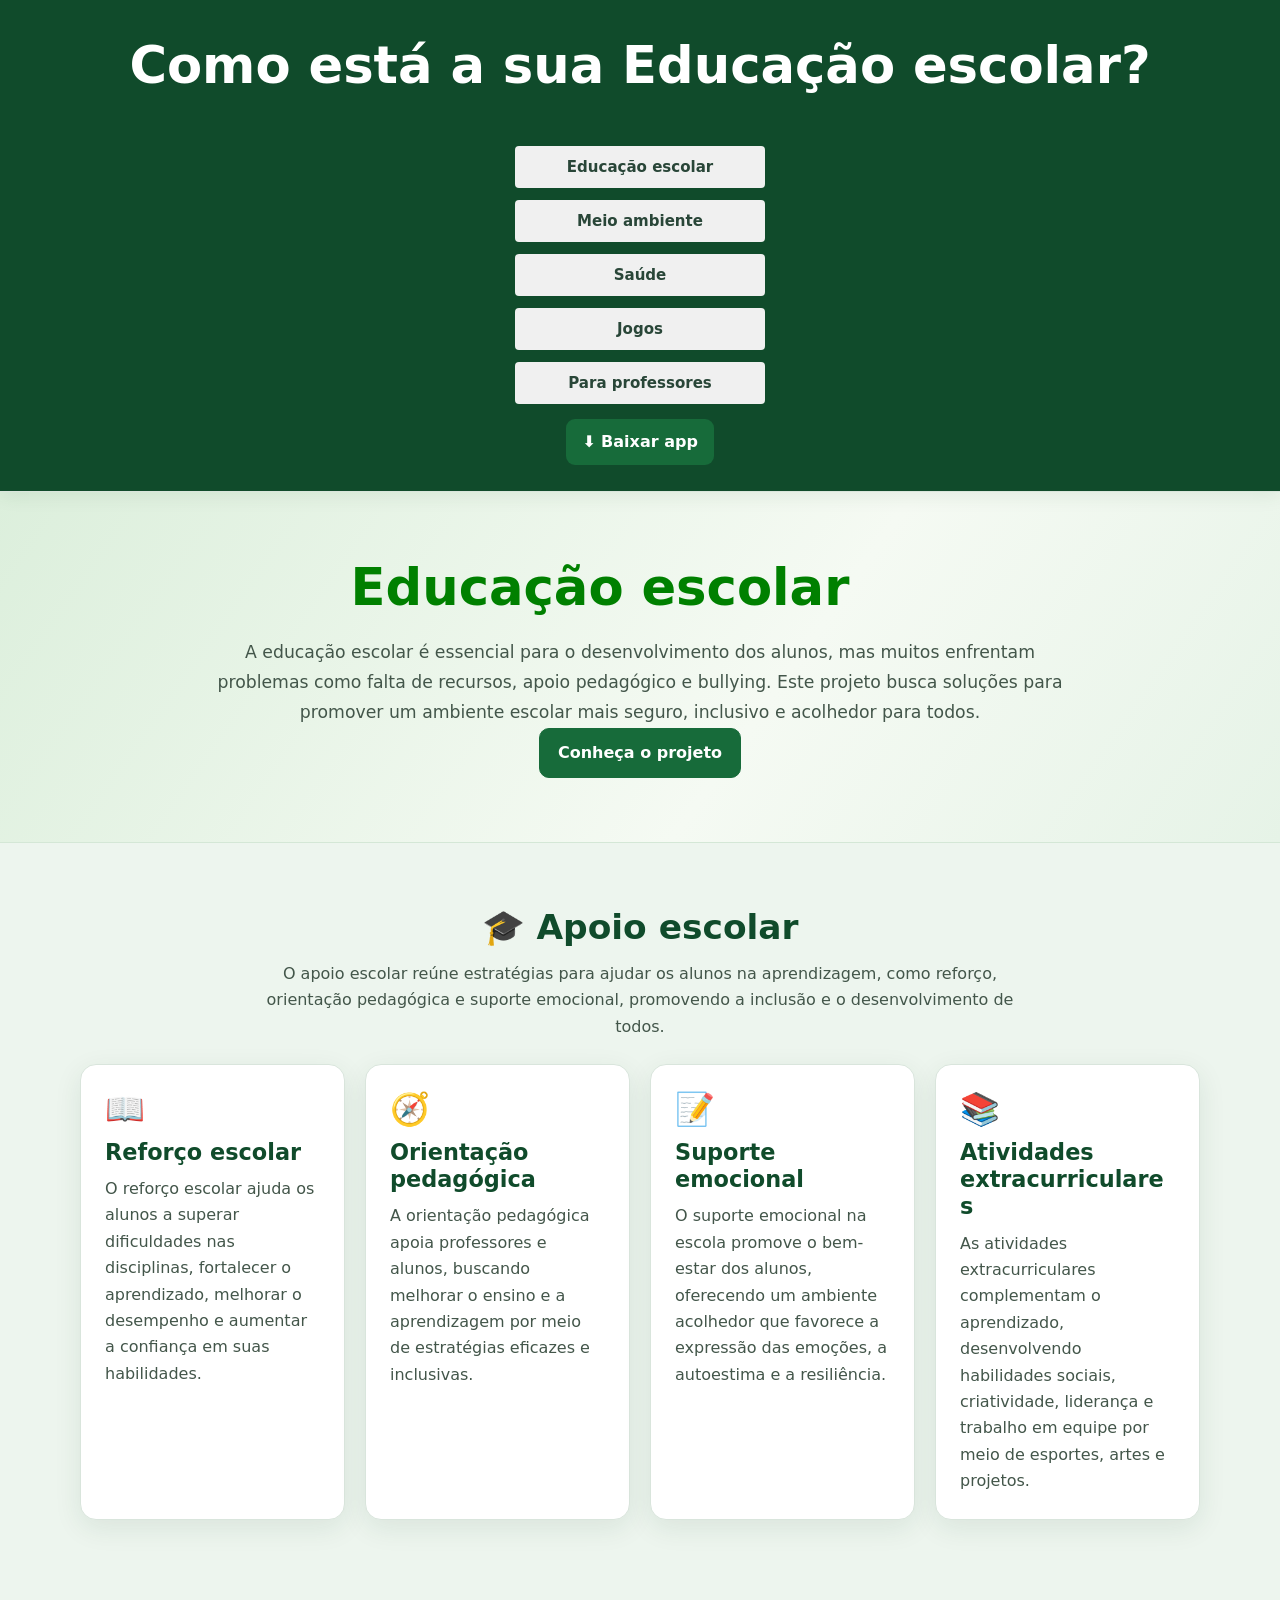
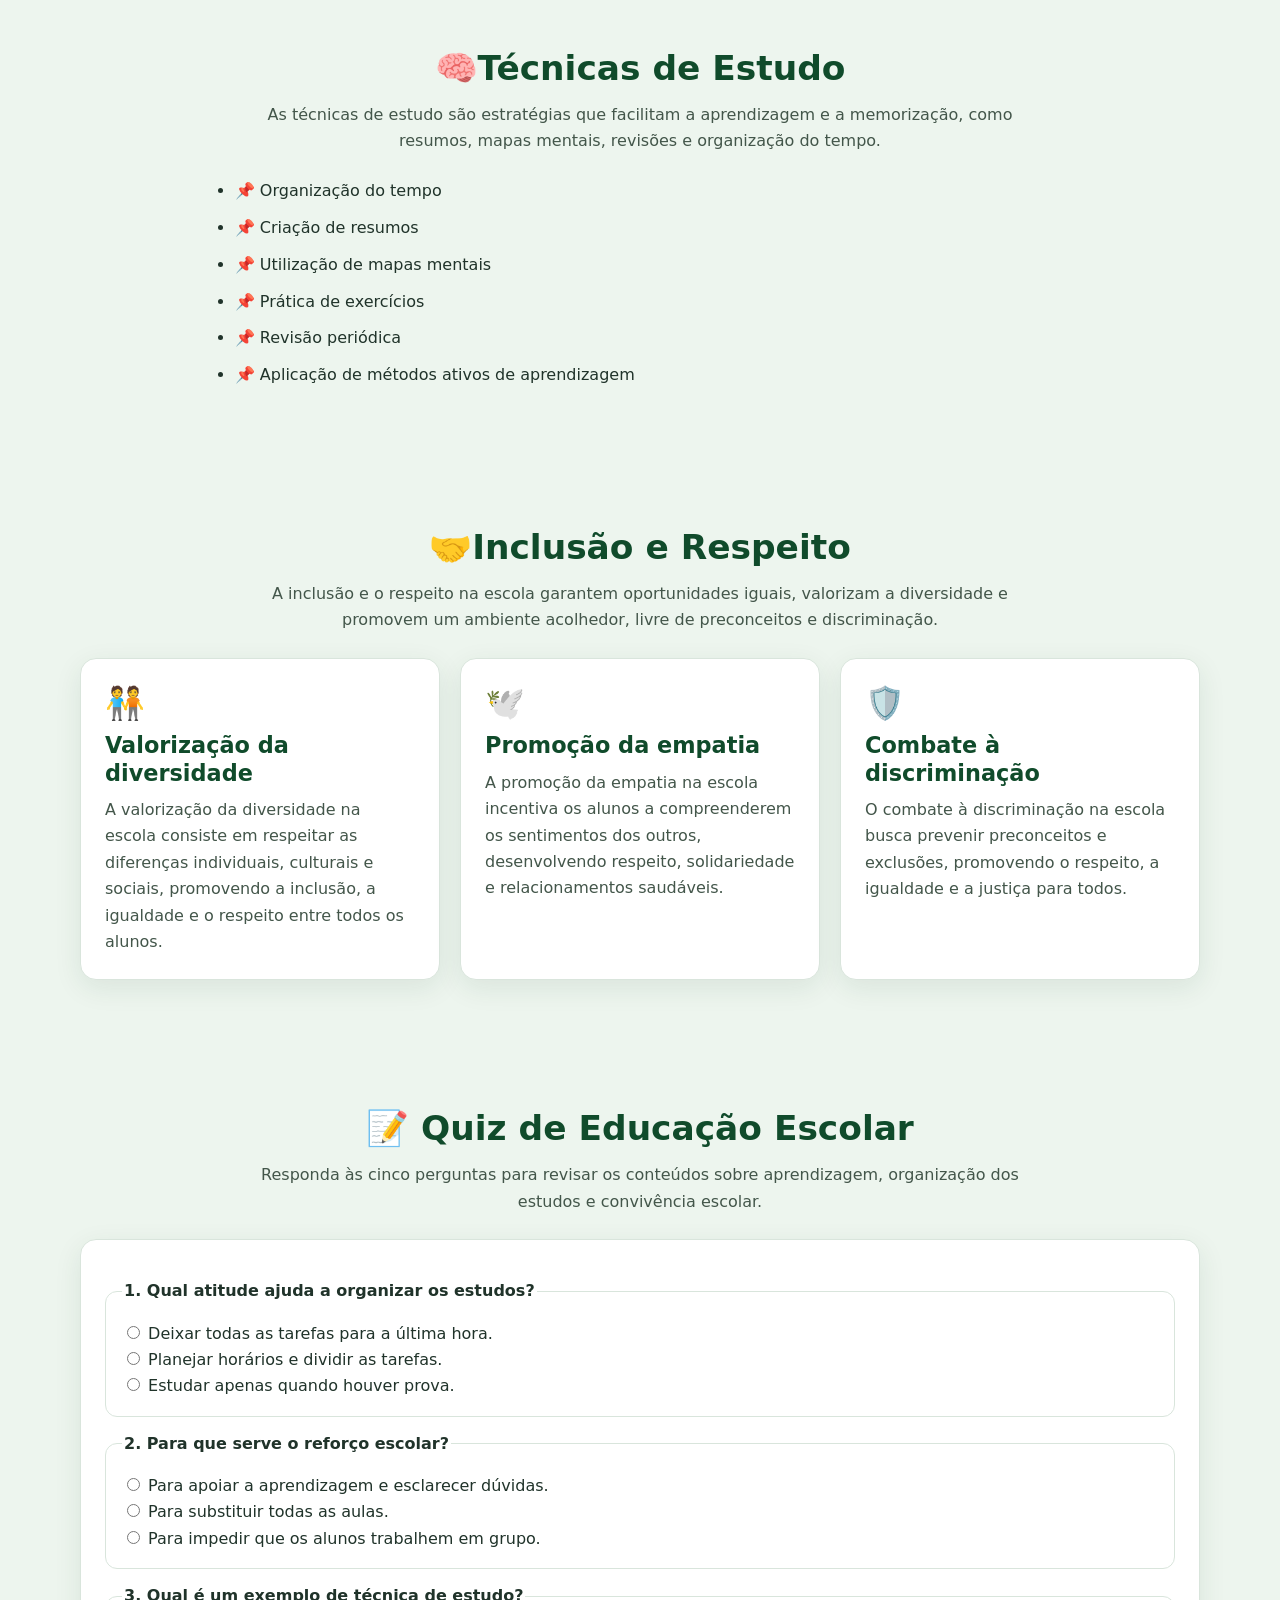
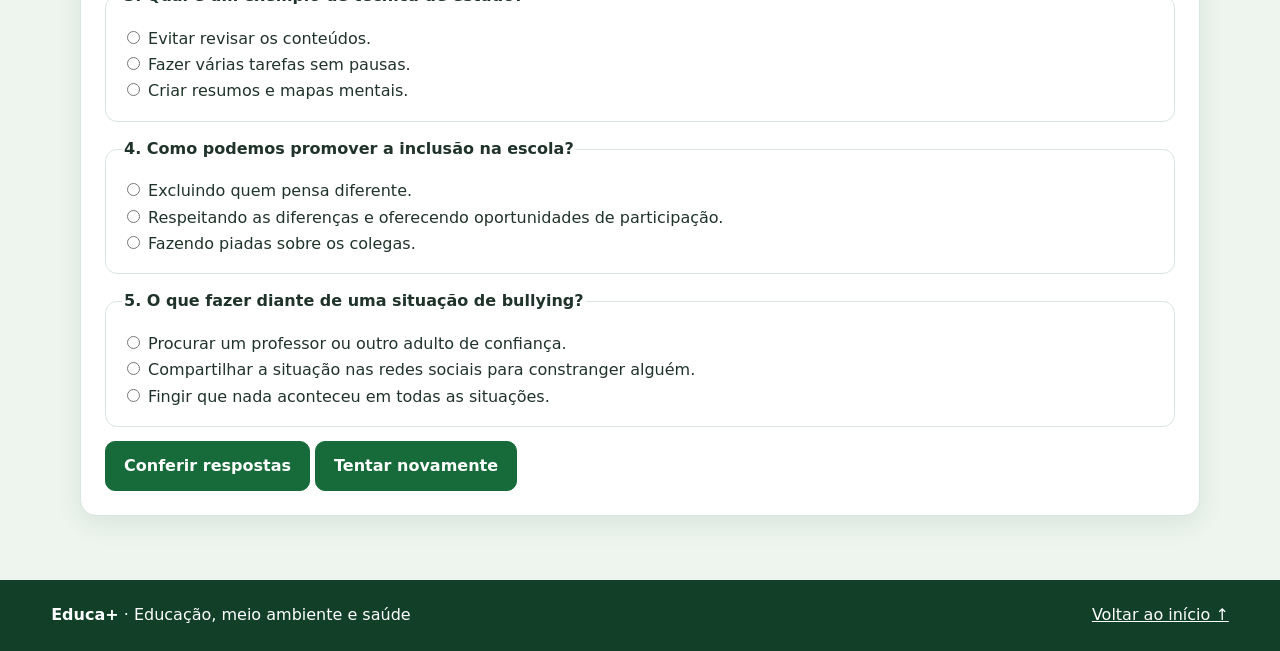
==== index.html @ f6a9424c "Add files via upload" ====
<!DOCTYPE html>
<html lang="pt-br">
<head>
    <meta charset="UTF-8">
    <meta name="viewport" content="width=device-width, initial-scale=1.0">
    <title>Educa+| Educação Escolar, Saúde e Meio Ambiente</title>
    <meta name="theme-color" content="#108616">
  <link rel="stylesheet" href="style.css">
    <style>
      /* Ajustes somente para telas pequenas; style.css permanece intacto. */
      @media (max-width: 600px) {
        header { padding: 12px 4%; }
        .topo { gap: 12px; }
        .logo { font-size: 21px; line-height: 1.3; overflow-wrap: anywhere; }
        nav { display: flex; flex-wrap: wrap; justify-content: center; gap: 6px; }
        nav a { margin: 3px; font-size: 14px; }
        .install-area { margin-top: 12px; }
        .app { min-height: auto; padding: 42px 5%; }
        .app h1 { font-size: clamp(28px, 8vw, 36px); line-height: 1.2; }
        .app p { font-size: 17px; line-height: 1.55; }
        section { padding: 42px 5%; }
        .titulo { padding: 12px; overflow-wrap: anywhere; }
        .titulo h2 { font-size: clamp(24px, 6.5vw, 30px); line-height: 1.25; }
        .titulo p, .card p { font-size: 16px; line-height: 1.55; }
        .cards { grid-template-columns: minmax(0, 1fr); gap: 16px; }
        .card { min-width: 0; padding: 20px; overflow-wrap: anywhere; }
        .tecnica li { overflow-wrap: anywhere; }
      }
    </style>
    <link rel="manifest" href="manifest.json">
<style id="ecoplay-improvements">.ecoplay-teacher-section{padding:clamp(28px,5vw,56px) 5%;background:#eef8ef;color:#174d2a}.ecoplay-teacher-inner{width:min(100%,1050px);margin:0 auto}.ecoplay-teacher-section h2{margin:0 0 12px;color:#176b37}.ecoplay-teacher-section p{line-height:1.65}.ecoplay-teacher-grid{display:grid;grid-template-columns:repeat(3,minmax(0,1fr));gap:16px;margin:22px 0}.ecoplay-teacher-grid article{min-width:0;padding:20px;background:#fff;border:1px solid #d4e8d7;border-radius:14px;box-shadow:0 4px 14px rgba(20,80,35,.06)}.ecoplay-teacher-grid h3{margin-top:0;line-height:1.35}.ecoplay-teacher-note{padding:14px 16px;border-left:4px solid #248346;background:#fff;border-radius:6px}.ecoplay-teacher-section .ecoplay-button{display:inline-block;padding:11px 18px;border-radius:9px;background:#176b37;color:#fff;text-decoration:none;font-weight:700}.ecoplay-game-intro{max-width:900px;margin:18px auto;padding:22px;border-radius:14px;background:#f0f8f0;color:#174d2a;line-height:1.65}.ecoplay-game-cards{display:grid;grid-template-columns:repeat(3,minmax(0,1fr));gap:16px;margin:24px 0}.ecoplay-game-card{padding:20px;border:1px solid #d4e8d7;border-radius:14px;background:#fff;color:#174d2a}.ecoplay-game-card h2{margin-top:0;font-size:1.25rem}.ecoplay-game-card a{display:inline-block;margin-top:8px;color:#176b37;font-weight:700}@media(max-width:700px){.ecoplay-teacher-grid,.ecoplay-game-cards{grid-template-columns:1fr}.ecoplay-teacher-grid article,.ecoplay-game-card{padding:17px}}</style>
</head>
<body>
<a class="ecoplay-skip-link" href="#conteudo-principal">Pular para o conteúdo</a>
      <header>
    <h1>Como está a sua Educação escolar?</h1>
    
    <nav>
        <a href="index.html">Educação escolar</a>
        <a href="meio_ambiente.html">Meio ambiente</a>
        <a href="saude.html">Saúde</a>
        <a href="diversao.html">Jogos</a>   
        <a href="para_professores.html">Para professores</a>
     </nav>
        <div class="install-area">
                <button class="install-button" id="installAppButton" type="button">⬇️ Baixar app</button>
                <p class="install-message" id="installAppMessage" aria-live="polite"></p>
            </div>
      </header>
            <section class="app" id="conteudo-principal">
                <div class="titulo">
                    <h1>
                    Educação escolar
                   </h1>
                    <p>A educação escolar é essencial para o desenvolvimento dos alunos, mas muitos enfrentam 
                      problemas como falta de recursos, apoio pedagógico e bullying. Este projeto busca soluções
                       para promover um ambiente escolar mais seguro, inclusivo e acolhedor para todos.
                </p>
                <a href="#apoio" class="botao">Conheça o projeto</a>
               </div>
            </section>

            <section id="apoio">
                <div class="titulo">
                    <h2>
                     🎓 Apoio escolar
                   </h2>

                    <p>O apoio escolar reúne estratégias para ajudar os alunos na 
                      aprendizagem, como reforço, orientação pedagógica e suporte 
                      emocional, promovendo a inclusão e o desenvolvimento de todos.
                </p>
               </div>
              <div class="cards">
                <div class="card">
                    <div class="emoji">📖</div>
                    <h3> Reforço escolar</h3>
                    <p>O reforço escolar ajuda os alunos a superar dificuldades nas 
                      disciplinas, fortalecer o aprendizado, melhorar o desempenho e 
                      aumentar a confiança em suas habilidades.</p>
                </div>
                <div class="card">
                    <div class="emoji">🧭</div>
                    <h3>Orientação pedagógica</h3>
                    <p>A orientação pedagógica apoia professores e alunos, buscando melhorar o ensino e a aprendizagem por meio de estratégias eficazes e inclusivas.</p>
                </div>
                <div class="card">
                    <div class="emoji">📝</div>
                    <h3> Suporte emocional</h3>
                    <p>O suporte emocional na escola promove o bem-estar dos alunos, oferecendo um ambiente acolhedor que favorece a expressão das emoções, a autoestima e a resiliência.</p>
                </div>
                <div class="card">
                    <div class="emoji">📚</div>
                    <h3>Atividades extracurriculares</h3>
                    <p>As atividades extracurriculares complementam o aprendizado, desenvolvendo habilidades sociais, criatividade, liderança e trabalho em equipe por meio de esportes, artes e projetos.</p>
                </div>
               </div>
            </section>
            <section id="estudo">
              <div class="titulo">
                <h2>🧠Técnicas de Estudo</h2>
                <p>As técnicas de estudo são estratégias que facilitam a aprendizagem e a memorização, como resumos, mapas mentais, revisões e organização do tempo.</p>
              </div>
              <ul class="tecnica">
                <div class="tecnica">
                  <li>📌 Organização do tempo</li>
                </div>
                <div class="tecnica">
                  <li>📌 Criação de resumos</li>
                </div>
                <div class="tecnica">
                  <li>📌 Utilização de mapas mentais</li>
                </div>
                <div class="tecnica">
                  <li>📌 Prática de exercícios</li>
                </div>
                <div class="tecnica">
                  <li>📌 Revisão periódica</li>
                </div>
                <div class="tecnica">
                  <li>📌 Aplicação de métodos ativos de aprendizagem</li>
                </div>
              </ul>
            </section>
            <section id="motivacao">
              <div class="titulo">
                <h2>🤝Inclusão e Respeito</h2>
                <p>A inclusão e o respeito na escola garantem oportunidades iguais, valorizam a diversidade e promovem um ambiente acolhedor, livre de preconceitos e discriminação.</p>
              </div>
              <div class="cards">
                <div class="card">
                    <div class="emoji">🧑‍🤝‍🧑</div>
                  <h3>Valorização da diversidade</h3>
                  <p>A valorização da diversidade na escola consiste em respeitar as diferenças individuais, culturais e sociais, promovendo a inclusão, a igualdade e o respeito entre todos os alunos.</p>
                </div>
                <div class="card">
                    <div class="emoji">🕊️</div>
                  <h3>Promoção da empatia</h3>
                  <p>A promoção da empatia na escola incentiva os alunos a compreenderem os sentimentos dos outros, desenvolvendo respeito, solidariedade e relacionamentos saudáveis.</p>
                </div>
                <div class="card">
                    <div class="emoji">🛡️</div>
                  <h3>Combate à discriminação</h3>
                  <p>O combate à discriminação na escola busca prevenir preconceitos e exclusões, promovendo o respeito, a igualdade e a justiça para todos.</p>
                </div>
            </section>

            <section id="quiz-educacao">
              <div class="titulo">
                <h2>📝 Quiz de Educação Escolar</h2>
                <p>Responda às cinco perguntas para revisar os conteúdos sobre aprendizagem, organização dos estudos e convivência escolar.</p>
              </div>

              <form id="educationQuiz" class="card">
                <fieldset>
                  <legend><strong>1. Qual atitude ajuda a organizar os estudos?</strong></legend>
                  <label><input type="radio" name="q1" value="a"> Deixar todas as tarefas para a última hora.</label><br>
                  <label><input type="radio" name="q1" value="b"> Planejar horários e dividir as tarefas.</label><br>
                  <label><input type="radio" name="q1" value="c"> Estudar apenas quando houver prova.</label>
                </fieldset>

                <fieldset>
                  <legend><strong>2. Para que serve o reforço escolar?</strong></legend>
                  <label><input type="radio" name="q2" value="a"> Para apoiar a aprendizagem e esclarecer dúvidas.</label><br>
                  <label><input type="radio" name="q2" value="b"> Para substituir todas as aulas.</label><br>
                  <label><input type="radio" name="q2" value="c"> Para impedir que os alunos trabalhem em grupo.</label>
                </fieldset>

                <fieldset>
                  <legend><strong>3. Qual é um exemplo de técnica de estudo?</strong></legend>
                  <label><input type="radio" name="q3" value="a"> Evitar revisar os conteúdos.</label><br>
                  <label><input type="radio" name="q3" value="b"> Fazer várias tarefas sem pausas.</label><br>
                  <label><input type="radio" name="q3" value="c"> Criar resumos e mapas mentais.</label>
                </fieldset>

                <fieldset>
                  <legend><strong>4. Como podemos promover a inclusão na escola?</strong></legend>
                  <label><input type="radio" name="q4" value="a"> Excluindo quem pensa diferente.</label><br>
                  <label><input type="radio" name="q4" value="b"> Respeitando as diferenças e oferecendo oportunidades de participação.</label><br>
                  <label><input type="radio" name="q4" value="c"> Fazendo piadas sobre os colegas.</label>
                </fieldset>

                <fieldset>
                  <legend><strong>5. O que fazer diante de uma situação de bullying?</strong></legend>
                  <label><input type="radio" name="q5" value="a"> Procurar um professor ou outro adulto de confiança.</label><br>
                  <label><input type="radio" name="q5" value="b"> Compartilhar a situação nas redes sociais para constranger alguém.</label><br>
                  <label><input type="radio" name="q5" value="c"> Fingir que nada aconteceu em todas as situações.</label>
                </fieldset>

                <p>
                  <button class="botao" type="submit">Conferir respostas</button>
                  <button class="botao" type="reset">Tentar novamente</button>
                </p>
                <p id="educationQuizResult" role="status" aria-live="polite"></p>
                <div id="educationQuizFeedback" hidden></div>
              </form>
            </section>


              <footer class="ecoplay-footer">
  <p><strong>Educa+</strong> · Educação, meio ambiente e saúde</p>
  <a href="#conteudo-principal">Voltar ao início ↑</a>
</footer>

    <script>
    (function () {
      const form = document.getElementById('educationQuiz');
      const result = document.getElementById('educationQuizResult');
      const feedback = document.getElementById('educationQuizFeedback');
      if (!form || !result || !feedback) return;

      const answers = { q1: 'b', q2: 'a', q3: 'c', q4: 'b', q5: 'a' };
      const explanations = [
        'Planejar horários e dividir tarefas torna os estudos mais organizados.',
        'O reforço escolar ajuda a esclarecer dúvidas e fortalecer a aprendizagem.',
        'Resumos e mapas mentais ajudam a organizar e revisar informações.',
        'A inclusão envolve respeito às diferenças e participação de todos.',
        'Procurar um adulto de confiança ajuda a obter apoio para lidar com o bullying.'
      ];

      form.addEventListener('submit', function (event) {
        event.preventDefault();
        let score = 0;
        let unanswered = false;

        Object.keys(answers).forEach(function (key) {
          const selected = form.querySelector('input[name="' + key + '"]:checked');
          if (!selected) unanswered = true;
          else if (selected.value === answers[key]) score++;
        });

        if (unanswered) {
          result.textContent = 'Responda às cinco perguntas antes de conferir o resultado.';
          feedback.hidden = true;
          feedback.textContent = '';
          return;
        }

        result.textContent = 'Resultado: ' + score + ' de 5 respostas corretas.';
        feedback.hidden = false;
        const list = document.createElement('ol');
        explanations.forEach(function (explanation) {
          const item = document.createElement('li');
          item.textContent = explanation;
          list.appendChild(item);
        });

        feedback.replaceChildren();
        const heading = document.createElement('h3');
        heading.textContent = 'Revisão das respostas';
        const message = document.createElement('p');
        message.textContent = score === 5
          ? 'Excelente! Você demonstrou que compreendeu os temas.'
          : score >= 3
            ? 'Bom trabalho! Leia as explicações e tente novamente se quiser.'
            : 'Continue estudando os conteúdos da página e tente novamente.';
        feedback.append(heading, list, message);
      });

      form.addEventListener('reset', function () {
        result.textContent = '';
        feedback.hidden = true;
        feedback.textContent = '';
      });
    })();
    </script>
    <script src="./pwa.js" defer></script>
</body>
</html>
---- style.css ----
/* EcoPlay — folha principal de estilos
   Base visual institucional verde e branco, compatível com as classes originais. */
:root {
  color-scheme: light;
  --eco-green: #176b3a;
  --eco-green-dark: #104b2b;
  --eco-green-deep: #0b3d25;
  --eco-green-soft: #eaf5ed;
  --eco-lime: #d8edc7;
  --eco-text: #20332a;
  --eco-muted: #5b6b61;
  --eco-border: #d9e5dc;
  --eco-white: #ffffff;
  --eco-shadow: 0 8px 28px rgba(18, 68, 39, .09);
}
* { box-sizing: border-box; }
html { scroll-behavior: smooth; scroll-padding-top: 1rem; }
body {
  margin: 0;
  color: var(--eco-text);
  background: #edf5ee;
  font-family: system-ui, -apple-system, BlinkMacSystemFont, "Segoe UI", Arial, sans-serif;
  font-size: 16px;
  line-height: 1.65;
  overflow-wrap: anywhere;
}
img, canvas, video, iframe { max-width: 100%; }
a { color: var(--eco-green); }
a:focus-visible, button:focus-visible, input:focus-visible,
select:focus-visible, textarea:focus-visible {
  outline: 3px solid #d4a900;
  outline-offset: 3px;
}
a, button { touch-action: manipulation; }
button { cursor: pointer; font: inherit; }
p { max-width: 78ch; }
h1, h2, h3, h4 { color: var(--eco-green-dark); line-height: 1.22; text-wrap: balance; }
h1 { font-size: clamp(2rem, 5vw, 3.2rem); text-align: center; align-items: center;}
h2 { font-size: clamp(1.5rem, 3.2vw, 2.15rem); }
h3 { font-size: clamp(1.12rem, 2.5vw, 1.4rem); }
header {
  position: relative;
  z-index: 10px;
  background: #104b2b;
  border-bottom: 1px solid var(--eco-border);
  box-shadow: 0 4px 18px rgba(16, 75, 43, .08);
    display: flex;
    flex-direction: column; /* Alinha os elementos em coluna (um embaixo do outro) */
    align-items: center;    /* Centraliza os elementos horizontalmente (opcional) */
    gap: 15px;               /* Cria um espaço vertical entre o título e os links */
         }      
header h1{
  color: white;
}/* Configuração do Header (Garante o título no topo) */

/* NOVO: Configuração dos links (Evita a desorganização) */
header nav {
    display: flex;
    flex-wrap: wrap;       /* Se faltar espaço, os links passam para baixo com elegância */
    justify-content: center; /* Centraliza os links na linha */
    gap: 15px;             /* Cria um espaçamento fixo e idêntico entre cada link */
}
header nav {
        flex-direction: column; /* Transforma os links em uma lista vertical */
        align-items: center;    /* Centraliza todos os links na tela */
        gap: 12px;              /* Diminui um pouco o espaço para caber melhor */
        width: 100%;            /* Faz o menu ocupar toda a largura disponível */
    }
    header nav a {
        padding: 8px 16px;      /* Aumenta a área do link para ficar fácil de tocar com o dedo */
        text-align: center;
        width: 100%;            /* Opcional: faz cada link virar um "botão" largo */
        max-width: 250px;       /* Limita a largura do botão para não ficar gigante */
        background-color: #f0f0f0; /* Opcional: um fundo leve para parecer um botão móvel */
        border-radius: 4px;     /* Opcional: bordinhas arredondadas */
    }
/* --- CONFIGURAÇÃO EXCLUSIVA PARA CELULAR (Telas de até 768px) --- */
@media (max-width: 768px) {
    header nav {
        flex-direction: column; /* Transforma os links em uma lista vertical */
        align-items: center;    /* Centraliza todos os links na tela */
        gap: 12px;              /* Diminui um pouco o espaço para caber melhor */
        width: 100%;            /* Faz o menu ocupar toda a largura disponível */
    }
    header nav a {
        padding: 8px 16px;      /* Aumenta a área do link para ficar fácil de tocar com o dedo */
        text-align: center;
        width: 100%;            /* Opcional: faz cada link virar um "botão" largo */
        max-width: 250px;       /* Limita a largura do botão para não ficar gigante */
        background-color: #f0f0f0; /* Opcional: um fundo leve para parecer um botão móvel */
        border-radius: 4px;     /* Opcional: bordinhas arredondadas */
    }
}
.topo {
  width: min(1200px, calc(100% - 32px));
  margin: 0 auto;
  padding: 16px 0;
  display: flex;
  align-items: center;
  justify-content: space-between;
  gap: 18px;
  flex-wrap: wrap;
  text-align: center;
}
.logo {
  color: var(--eco-green-dark);
  font-weight: 800;
  font-size: clamp(1.05rem, 2vw, 1.45rem);
  line-height: 1.25;
  max-width: 360px;
}
nav { display: flex; align-items: center; justify-content: center; flex-wrap: wrap; gap: 6px; }
nav a {
  display: inline-flex;
  align-items: center;
  justify-content: center;
  min-height: 42px;
  padding: 8px 12px;
  border-radius: 9px;
  text-decoration: none;
  color: #294638;
  font-size: .94rem;
  font-weight: 700;
  transition: background-color .15s ease, color .15s ease;
}
nav a:hover, nav a:focus-visible { background: var(--eco-green-soft); color: var(--eco-green-dark);}
.install-area {
  width: min(1200px, calc(100% - 32px));
  margin: 0 auto;
  padding: 0 0 14px;
  display: flex;
  align-items: center;
  justify-content: flex-end;
  gap: 12px;
  flex-wrap: wrap;
  flex-direction: column;
}
h1 {
  color: green;
}
.install-button, .ecoplay-install {
  display: inline-flex;
  align-items: center;
  justify-content: center;
  min-height: 44px;
  padding: 10px 16px;
  border: 0;
  border-radius: 9px;
  background: var(--eco-green);
  color: #fff;
  font-weight: 750;
}
.install-button:hover, .ecoplay-install:hover { background: var(--eco-green-dark); }
.install-message, .ecoplay-install-message { margin: 0; color: var(--eco-muted); font-size: .88rem; }
section {
  min-width: 0;
  padding: clamp(32px, 5vw, 64px) max(16px, calc((100% - 1120px) / 2));
}
.app {
  min-height: 350px;
  display: flex;
  align-items: center;
  background: linear-gradient(125deg, #dcefdc 0%, #f5faf3 60%, #e6f3e7 100%);
  border-bottom: 1px solid #d4e7d6;
}
.app > div { width: min(900px, 100%); margin: 0 auto; }
.app h1 { max-width: 820px; margin: 0 0 18px; }
.app p { font-size: 1.08rem; line-height: 1.75; margin: 0 0 24px; }
.titulo {
  width: min(900px, 100%);
  margin: 0 auto 24px;
  text-align: center;
}
.titulo h2 { margin: 0 0 12px; }
.titulo p { margin: 0 auto; color: #43564a; }
.cards {
  width: min(1120px, 100%);
  margin: 0 auto;
  display: grid;
  grid-template-columns: repeat(auto-fit, minmax(min(100%, 245px), 1fr));
  gap: 20px;
  align-items: stretch;
}
.card {
  min-width: 0;
  padding: 24px;
  background: #fff;
  border: 1px solid var(--eco-border);
  border-radius: 16px;
  box-shadow: var(--eco-shadow);
  overflow-wrap: anywhere;
  gap: 15px;
}
.card h3 { margin: 8px 0 10px; }
.card p { margin: 0; color: #43564a; }
.emoji { font-size: 2rem; line-height: 1.3; }
.botao {
  display: inline-flex;
  align-items: center;
  justify-content: center;
  min-height: 46px;
  padding: 11px 18px;
  border: 1px solid var(--eco-green);
  border-radius: 10px;
  background: var(--eco-green);
  color: #fff;
  text-decoration: none;
  font-weight: 750;
  gap: 15px;
  flex-direction: column;
}
a.botao {
  display: inline-flex;
  align-items: center;
  justify-content: center;
  min-height: 46px;
  padding: 11px 18px;
  border: 1px solid var(--eco-green);
  border-radius: 10px;
  background: var(--eco-green);
  color: #fff;
  text-decoration: none;
  font-weight: 750;
  text-align: center;
  gap: 15px;
  flex-direction: column;
}
.importante {
  width: min(1120px, 100%);
  margin: 0 auto;
  display: grid;
  grid-template-columns: repeat(auto-fit, minmax(min(100%, 245px), 1fr));
  gap: 20px;
  align-items: stretch;
}
.botao:hover, a.botao:hover { background: var(--eco-green-dark); border-color: var(--eco-green-dark);}
.tecnica { width: min(900px, 100%); margin: 0 auto; padding-left: 1.4rem; }
.tecnica li { margin: .65rem 0; }
.destaque, .callout {
  width: min(1000px, 100%);
  margin: 18px auto;
  padding: 22px;
  background: #e5f3e6;
  border: 1px solid #d1e6d3;
  border-radius: 14px;
}
.quiz-card fieldset, fieldset {
  min-width: 0;
  margin: 14px 0;
  padding: 16px;
  border: 1px solid var(--eco-border);
  border-radius: 12px;
}
.quiz-card label { display: block; padding: 7px 2px; }
.quiz-card input { margin-right: .5rem; accent-color: var(--eco-green); }
input, select, textarea { max-width: 100%; font: inherit; }
footer {
  padding: 24px max(16px, calc((100% - 1120px) / 2));
  background: var(--eco-green-deep);
  color: #fff;
}
footer a { color: #fff; }
.ecoplay-skip-link {
  position: absolute; top: -100px; left: 16px; z-index: 1000;
  padding: 12px 16px; background: #fff; color: var(--eco-green-dark); border-radius: 8px;
}
.ecoplay-skip-link:focus { top: 12px; }
.ecoplay-site-header {
  display: flex; align-items: center; justify-content: space-between; flex-wrap: wrap;
  gap: 16px; padding: 14px clamp(16px, 4vw, 56px);
  background: #fff; border-bottom: 1px solid var(--eco-border);
  box-shadow: 0 3px 16px rgba(16, 59, 32, .06);
}

.ecoplay-brand { display: flex; align-items: center; gap: 11px; min-width: 0; text-decoration: none; color: var(--eco-green-dark); }
.ecoplay-brand-mark { display: grid; place-items: center; width: 46px; height: 46px; flex: 0 0 46px; border-radius: 14px; background: var(--eco-green); color: #fff; font-weight: 800; }
.ecoplay-brand strong, .ecoplay-brand small { display: block; }
.ecoplay-brand small { font-size: .76rem; color: var(--eco-muted); line-height: 1.35; }
.ecoplay-nav { display: flex; align-items: center; justify-content: center; flex-wrap: wrap; gap: 4px; }
.ecoplay-nav a { display: inline-flex; align-items: center; min-height: 42px; padding: 8px 12px; border-radius: 9px; text-decoration: none; color: #294638; font-size: .93rem; font-weight: 700; }
.ecoplay-nav a:hover { background: var(--eco-green-soft); }
.ecoplay-page { width: min(1120px, calc(100% - 32px)); margin: 0 auto; }
.ecoplay-hero { margin: 28px 0 36px; padding: clamp(26px, 6vw, 64px); border-radius: 24px; background: linear-gradient(120deg, #eaf5ed, #f9fcf7); border: 1px solid #d7e9da; }
.ecoplay-hero p { font-size: 1.08rem; }
.ecoplay-eyebrow { text-transform: uppercase; letter-spacing: .09em; font-weight: 800; font-size: .76rem !important; color: var(--eco-green); margin-bottom: .6rem; }
.ecoplay-button { display: inline-flex; align-items: center; justify-content: center; min-height: 46px; padding: 12px 18px; border-radius: 10px; background: var(--eco-green); color: #fff; text-decoration: none; font-weight: 750; border: 0; }
.ecoplay-button:hover { background: var(--eco-green-dark); }
.ecoplay-button-secondary { background: #fff; color: var(--eco-green); border: 1px solid var(--eco-green); }
.ecoplay-section { padding: 18px 0 42px; }
.ecoplay-section-heading { margin-bottom: 20px; }
.ecoplay-cards { display: grid; grid-template-columns: repeat(3, minmax(0, 1fr)); gap: 18px; }
.ecoplay-card { min-width: 0; padding: 22px; background: #fff; border: 1px solid var(--eco-border); border-radius: 16px; box-shadow: var(--eco-shadow); }
.ecoplay-card h3 { margin: .5rem 0; }
.ecoplay-card p { margin-bottom: 0; color: #43564a; }
.ecoplay-card-icon { font-size: 1.8rem; }
.ecoplay-callout { margin: 12px 0 42px; padding: 26px; border-radius: 16px; background: #eaf5ed; border: 1px solid #d6e8d8; }
.ecoplay-footer { display: flex; justify-content: space-between; align-items: center; gap: 1rem; flex-wrap: wrap; padding: 22px clamp(16px, 4vw, 56px); background: #123f28; color: #fff; }
.ecoplay-footer p { margin: 0; }
.ecoplay-footer a { color: #fff; }
/* Interfaces dos jogos: não altera a lógica do JavaScript. */
#app { width: min(900px, calc(100% - 24px)); margin: 18px auto; }
#app h1 { font-size: clamp(1.8rem, 5vw, 2.7rem); }
#menu, .panel, .painel, .status, .info, .heroi {
  max-width: 100%; overflow-wrap: anywhere;
}
#menu, .panel, .painel {
  padding: 22px; background: #fff; color: var(--eco-text);
  border: 1px solid var(--eco-border); border-radius: 16px; box-shadow: var(--eco-shadow);
}
#placar { background: var(--eco-green-dark); color: #fff; border-radius: 12px; }
#controles { display: grid; grid-template-columns: repeat(3, minmax(48px, 64px)); gap: 8px; justify-content: center; }
#controles button { min-width: 48px; min-height: 48px; border-radius: 9px; background: var(--eco-green-soft); color: var(--eco-green-dark); border: 1px solid var(--eco-border); }
#opcoes button, #alternativas button, #app button { min-height: 44px; max-width: 100%; white-space: normal; overflow-wrap: anywhere; }
#app button { padding: 10px 14px; border: 0; border-radius: 9px; background: var(--eco-green); color: #fff; font-weight: 700; }
#app button:hover { background: var(--eco-green-dark); }
#jogo { max-width: 100%; height: auto; border: 2px solid #d8e9db; border-radius: 12px; touch-action: manipulation; }
.acoes, .personagens, .barra { display: flex; gap: 10px; flex-wrap: wrap; align-items: center; }
.mapa, .painel, .status { min-width: 0; }
.escondido { display: none !important; }
@media (max-width: 800px) {
  .ecoplay-site-header { align-items: flex-start; }
  .ecoplay-nav { order: 3; width: 100%; justify-content: flex-start; }
  .ecoplay-cards { grid-template-columns: repeat(2, minmax(0, 1fr)); }
}
@media (max-width: 600px) {
  body { font-size: 16px; }
  .topo { width: calc(100% - 24px); align-items: flex-start; gap: 12px; }
  .logo { font-size: 1.12rem; }
  nav { width: 100%; display: grid; grid-template-columns: repeat(2, minmax(0, 1fr)); gap: 5px; }
  nav a { justify-content: center; padding: 8px 6px; background: #f2f7f3; border: 1px solid #e1ebe3; font-size: .88rem; }
  .install-area { width: calc(100% - 24px); justify-content: stretch; padding-bottom: 12px; }
  .install-button { width: 100%; }
  .install-message { width: 100%; }
  section { padding: 34px 12px; }
  .app { min-height: 0; padding: 40px 18px; }
  .app h1 { font-size: clamp(1.8rem, 8vw, 2.3rem); }
  .app p, .titulo p, .card p { font-size: 1rem; line-height: 1.65; }
  .titulo h2 { font-size: clamp(1.4rem, 6.5vw, 1.8rem); }
  .cards, .ecoplay-cards { grid-template-columns: minmax(0, 1fr); gap: 14px; }
  .card, .ecoplay-card { padding: 18px; }
  .ecoplay-site-header { padding: 12px; gap: 10px; }
  .ecoplay-nav { display: grid; grid-template-columns: repeat(2, minmax(0, 1fr)); width: 100%; }
  .ecoplay-nav a { justify-content: center; padding: 8px 5px; background: #f2f7f3; border: 1px solid #e1ebe3; font-size: .88rem; }
  .ecoplay-install { width: 100%; }
  .ecoplay-page { width: calc(100% - 24px); }
  .ecoplay-hero { margin: 16px 0 24px; padding: 24px 18px; border-radius: 16px; }
  .ecoplay-callout { padding: 18px; }
  .ecoplay-footer { align-items: flex-start; flex-direction: column; }
  #app { width: calc(100% - 16px); margin: 8px auto; }
  #menu, .panel, .painel { padding: 18px 12px; }
  #controles { grid-template-columns: repeat(3, minmax(48px, 60px)); }
@media (prefers-reduced-motion: reduce) {
  *, *::before, *::after { scroll-behavior: auto !important; animation-duration: .01ms !important; animation-iteration-count: 1 !important; transition-duration: .01ms !important; }
}
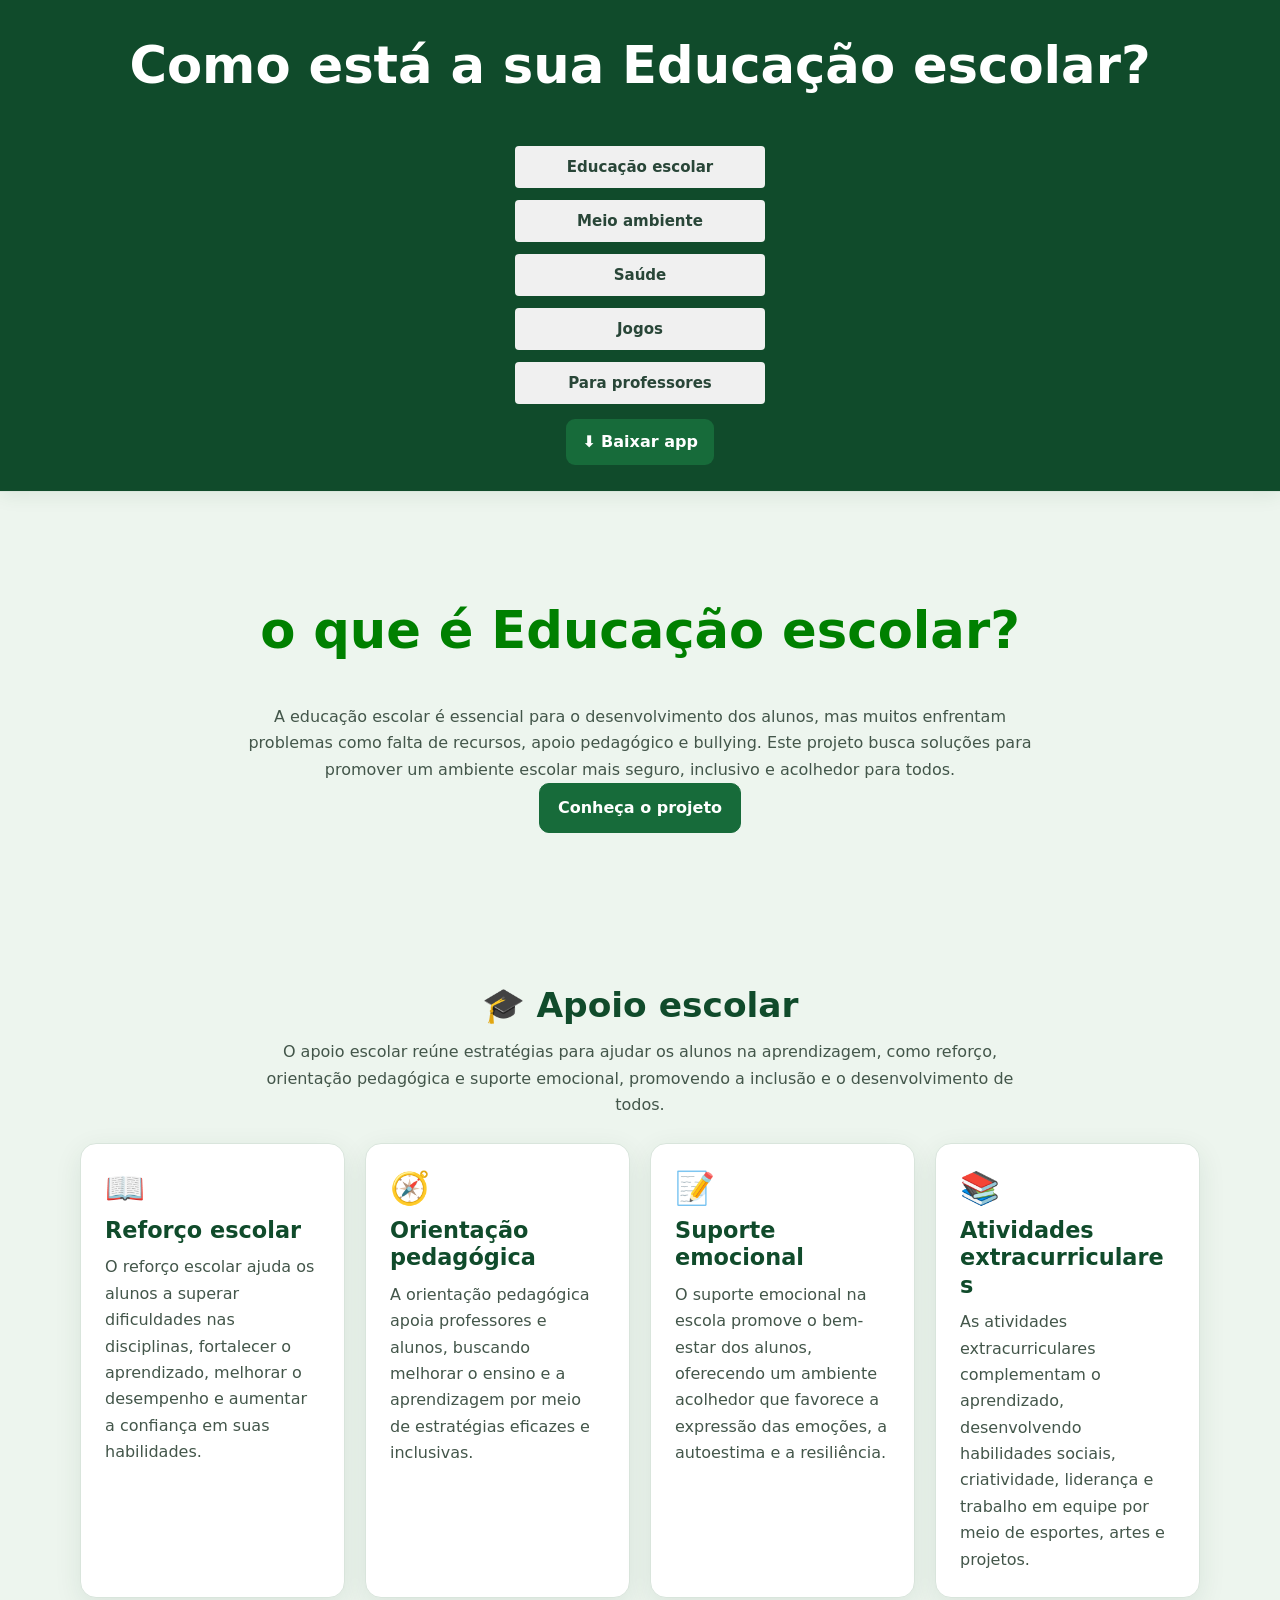
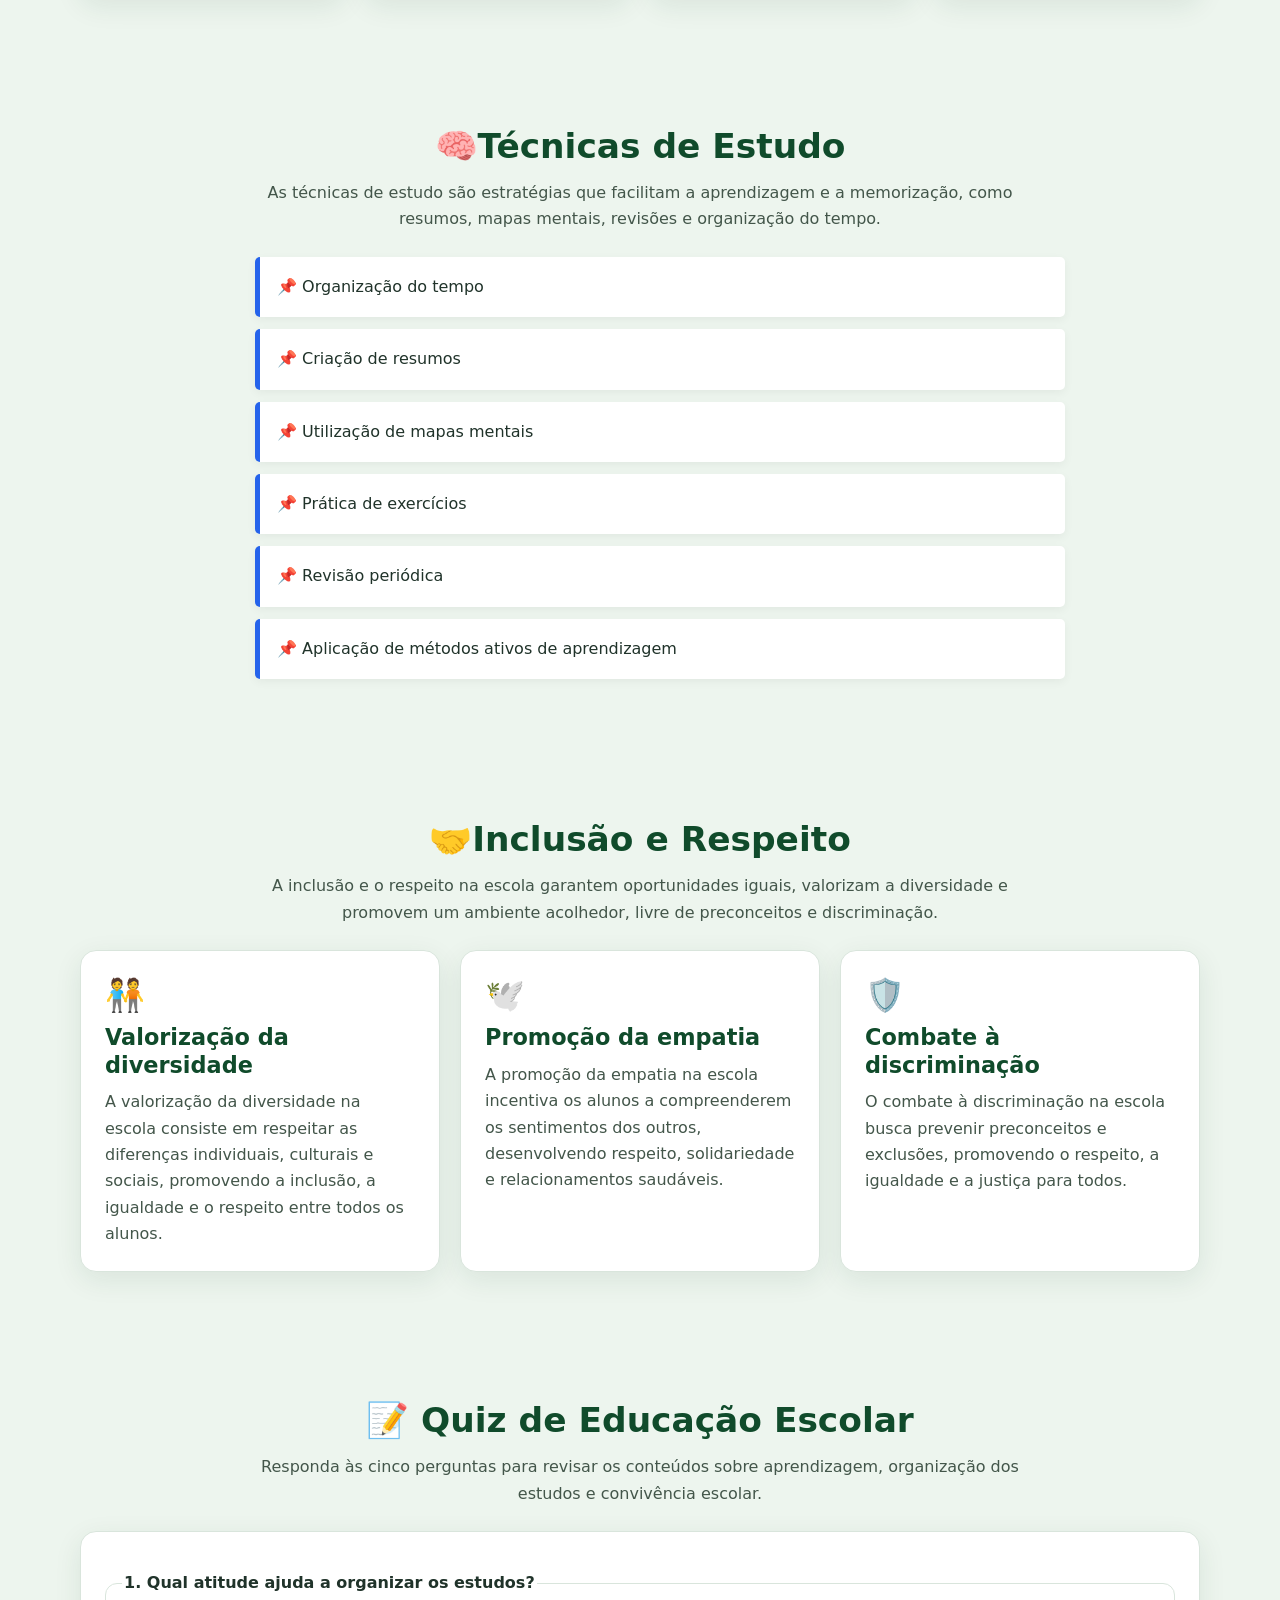
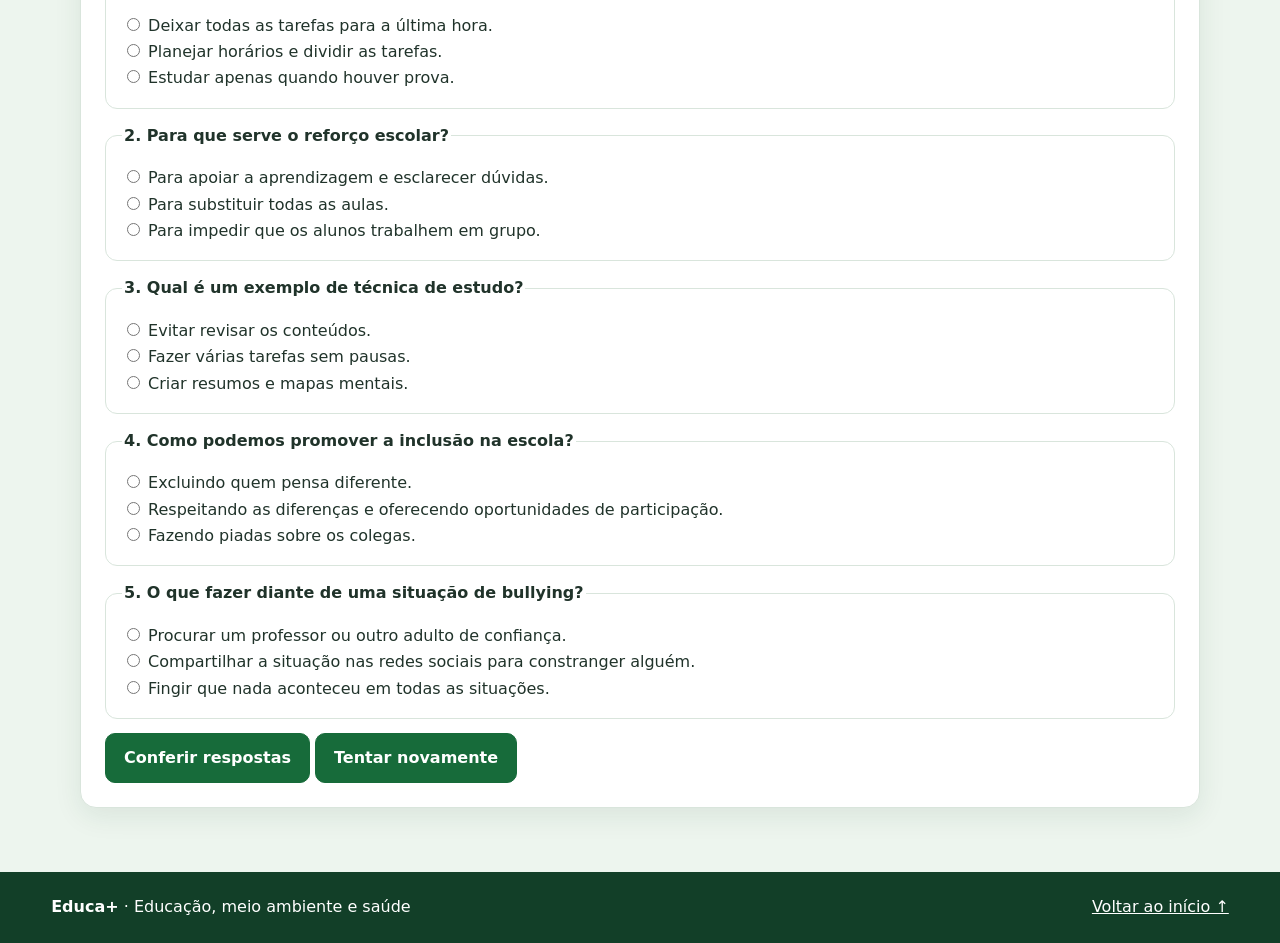
==== commit 296fee4d: "Add files via upload" ====
--- a/index.html
+++ b/index.html
@@ -47,10 +47,10 @@
                 <p class="install-message" id="installAppMessage" aria-live="polite"></p>
             </div>
       </header>
-            <section class="app" id="conteudo-principal">
+            <section id="conteudo-principal">
                 <div class="titulo">
                     <h1>
-                    Educação escolar
+                    o que é Educação escolar?
                    </h1>
                     <p>A educação escolar é essencial para o desenvolvimento dos alunos, mas muitos enfrentam 
                       problemas como falta de recursos, apoio pedagógico e bullying. Este projeto busca soluções
--- a/style.css
+++ b/style.css
@@ -170,6 +170,7 @@
   width: min(900px, 100%);
   margin: 0 auto 24px;
   text-align: center;
+  flex-direction: column;
 }
 .titulo h2 { margin: 0 0 12px; }
 .titulo p { margin: 0 auto; color: #43564a; }
@@ -234,8 +235,19 @@
   align-items: stretch;
 }
 .botao:hover, a.botao:hover { background: var(--eco-green-dark); border-color: var(--eco-green-dark);}
-.tecnica { width: min(900px, 100%); margin: 0 auto; padding-left: 1.4rem; }
-.tecnica li { margin: .65rem 0; }
+.tecnica { 
+  max-width: 850px;
+  margin: auto;
+   }
+.tecnica li {
+   margin: 12px 0;
+   background: white;
+   padding: 17px;
+   border-left: 5px solid #2563eb;
+   list-style: none;
+   border-radius: 5px;
+   box-shadow: 0 3px 10px rgba(0,0,0,0.05);
+   }
 .destaque, .callout {
   width: min(1000px, 100%);
   margin: 18px auto;
@@ -351,4 +363,4 @@
   #controles { grid-template-columns: repeat(3, minmax(48px, 60px)); }
 @media (prefers-reduced-motion: reduce) {
   *, *::before, *::after { scroll-behavior: auto !important; animation-duration: .01ms !important; animation-iteration-count: 1 !important; transition-duration: .01ms !important; }
-}
+}}
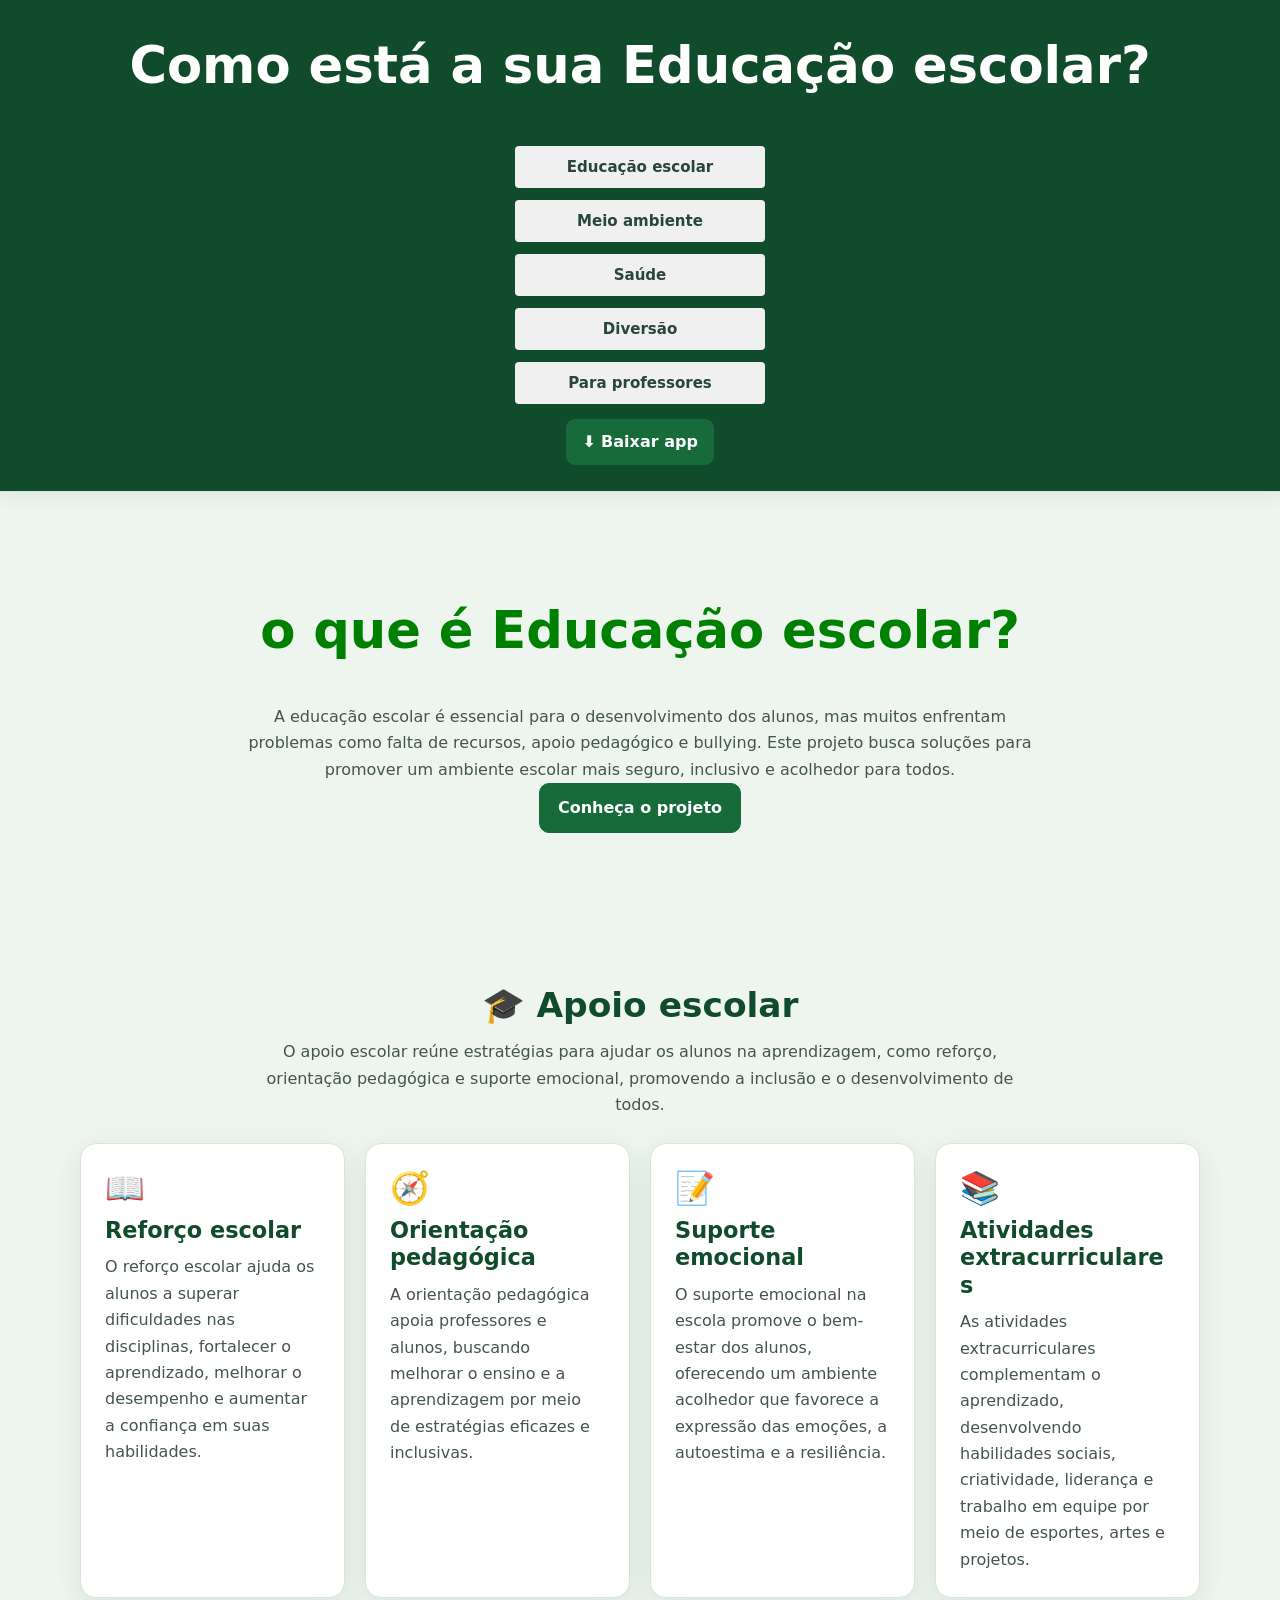
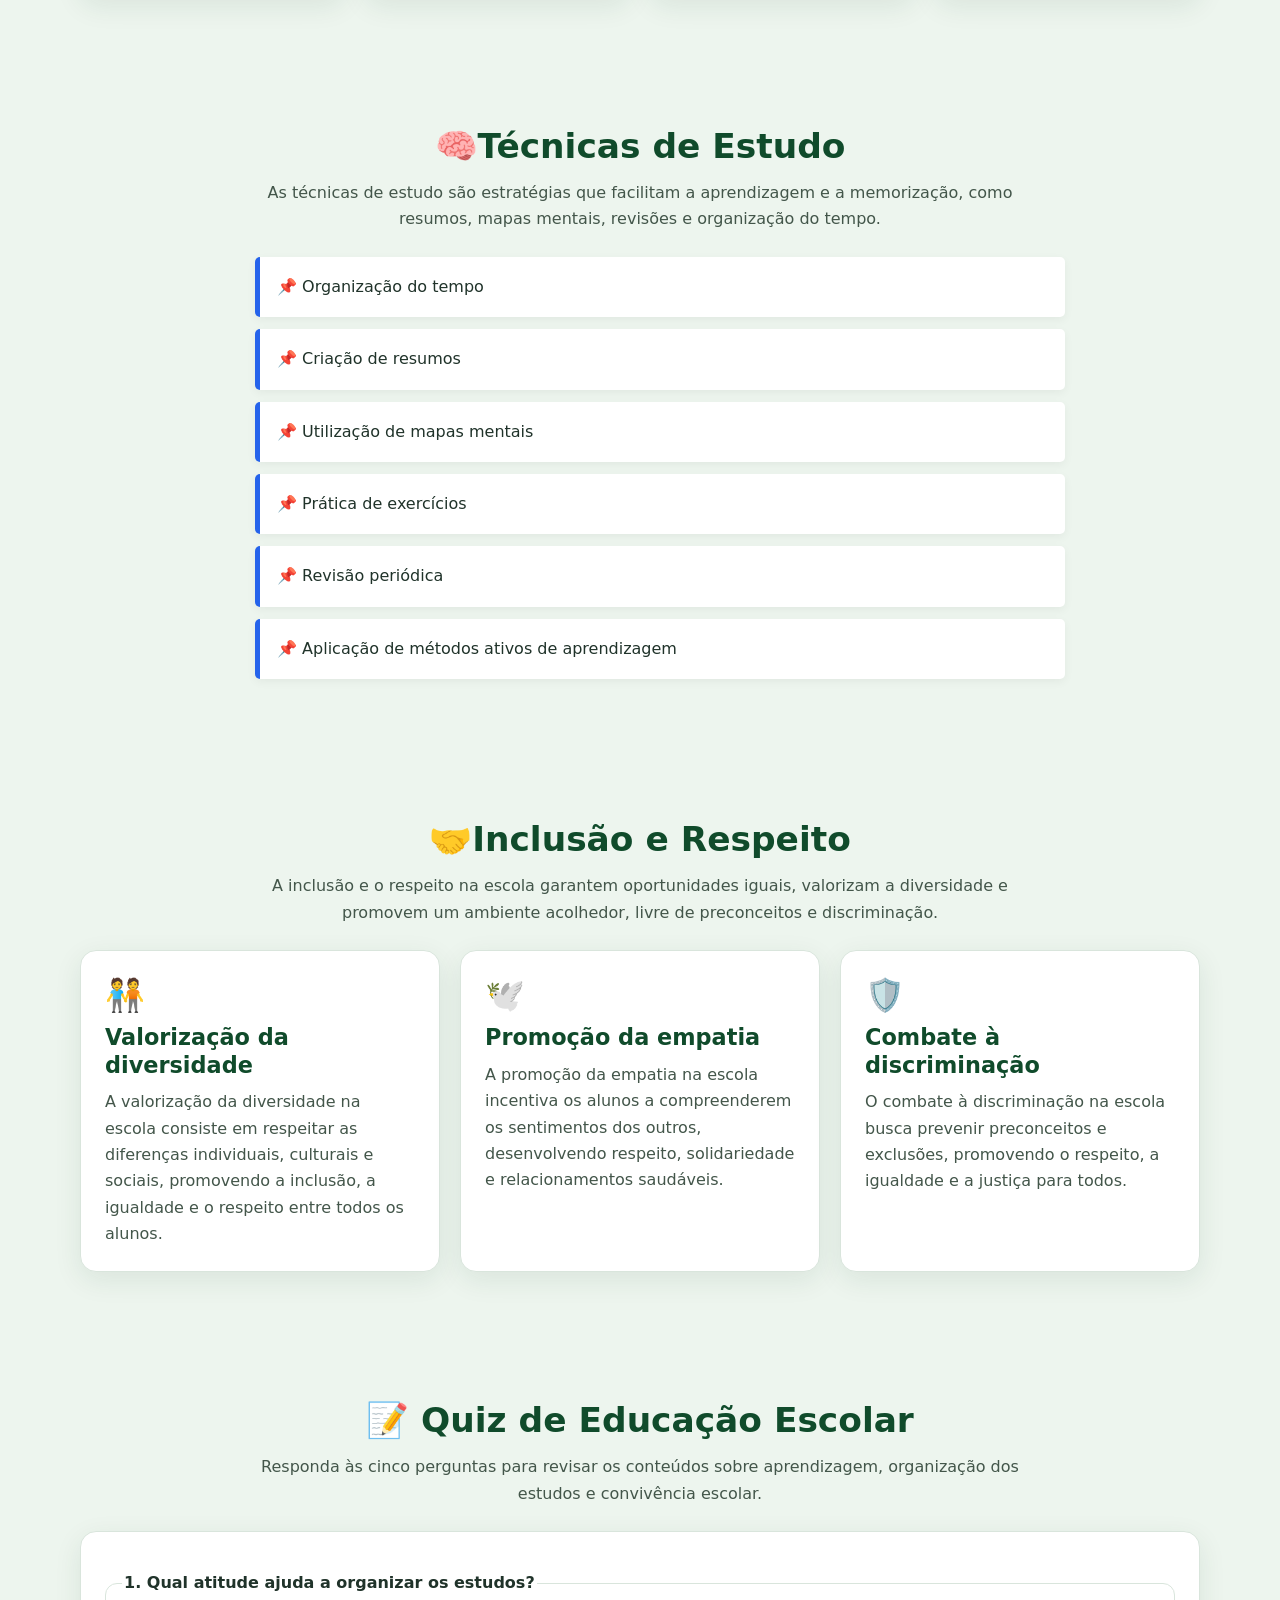
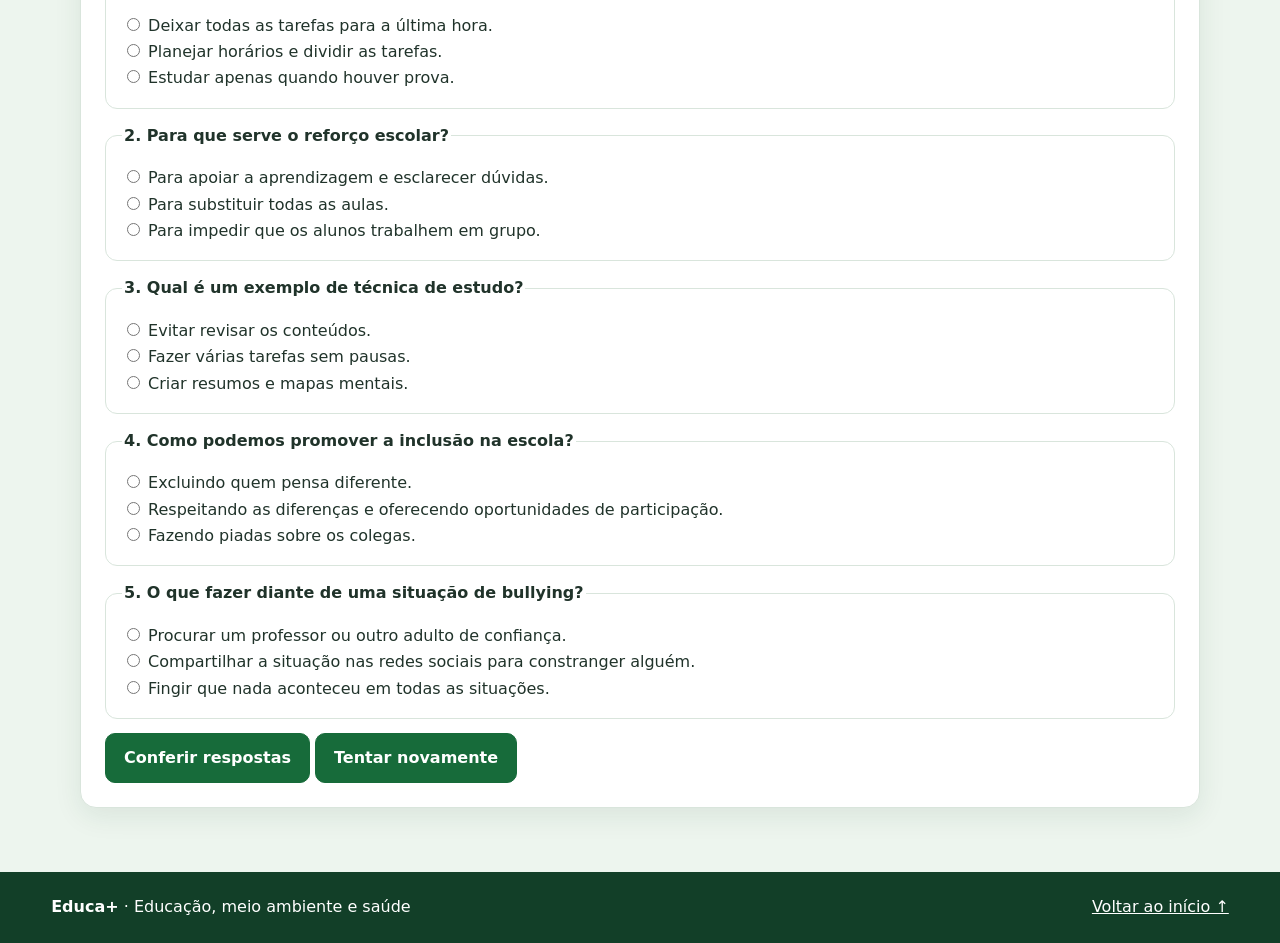
==== commit 66993669: "Change link text from 'Jogos' to 'Diversão'" ====
--- a/index.html
+++ b/index.html
@@ -39,7 +39,7 @@
         <a href="index.html">Educação escolar</a>
         <a href="meio_ambiente.html">Meio ambiente</a>
         <a href="saude.html">Saúde</a>
-        <a href="diversao.html">Jogos</a>   
+        <a href="diversao.html">Diversão</a>   
         <a href="para_professores.html">Para professores</a>
      </nav>
         <div class="install-area">
@@ -266,4 +266,4 @@
     </script>
     <script src="./pwa.js" defer></script>
 </body>
-</html>+</html>
